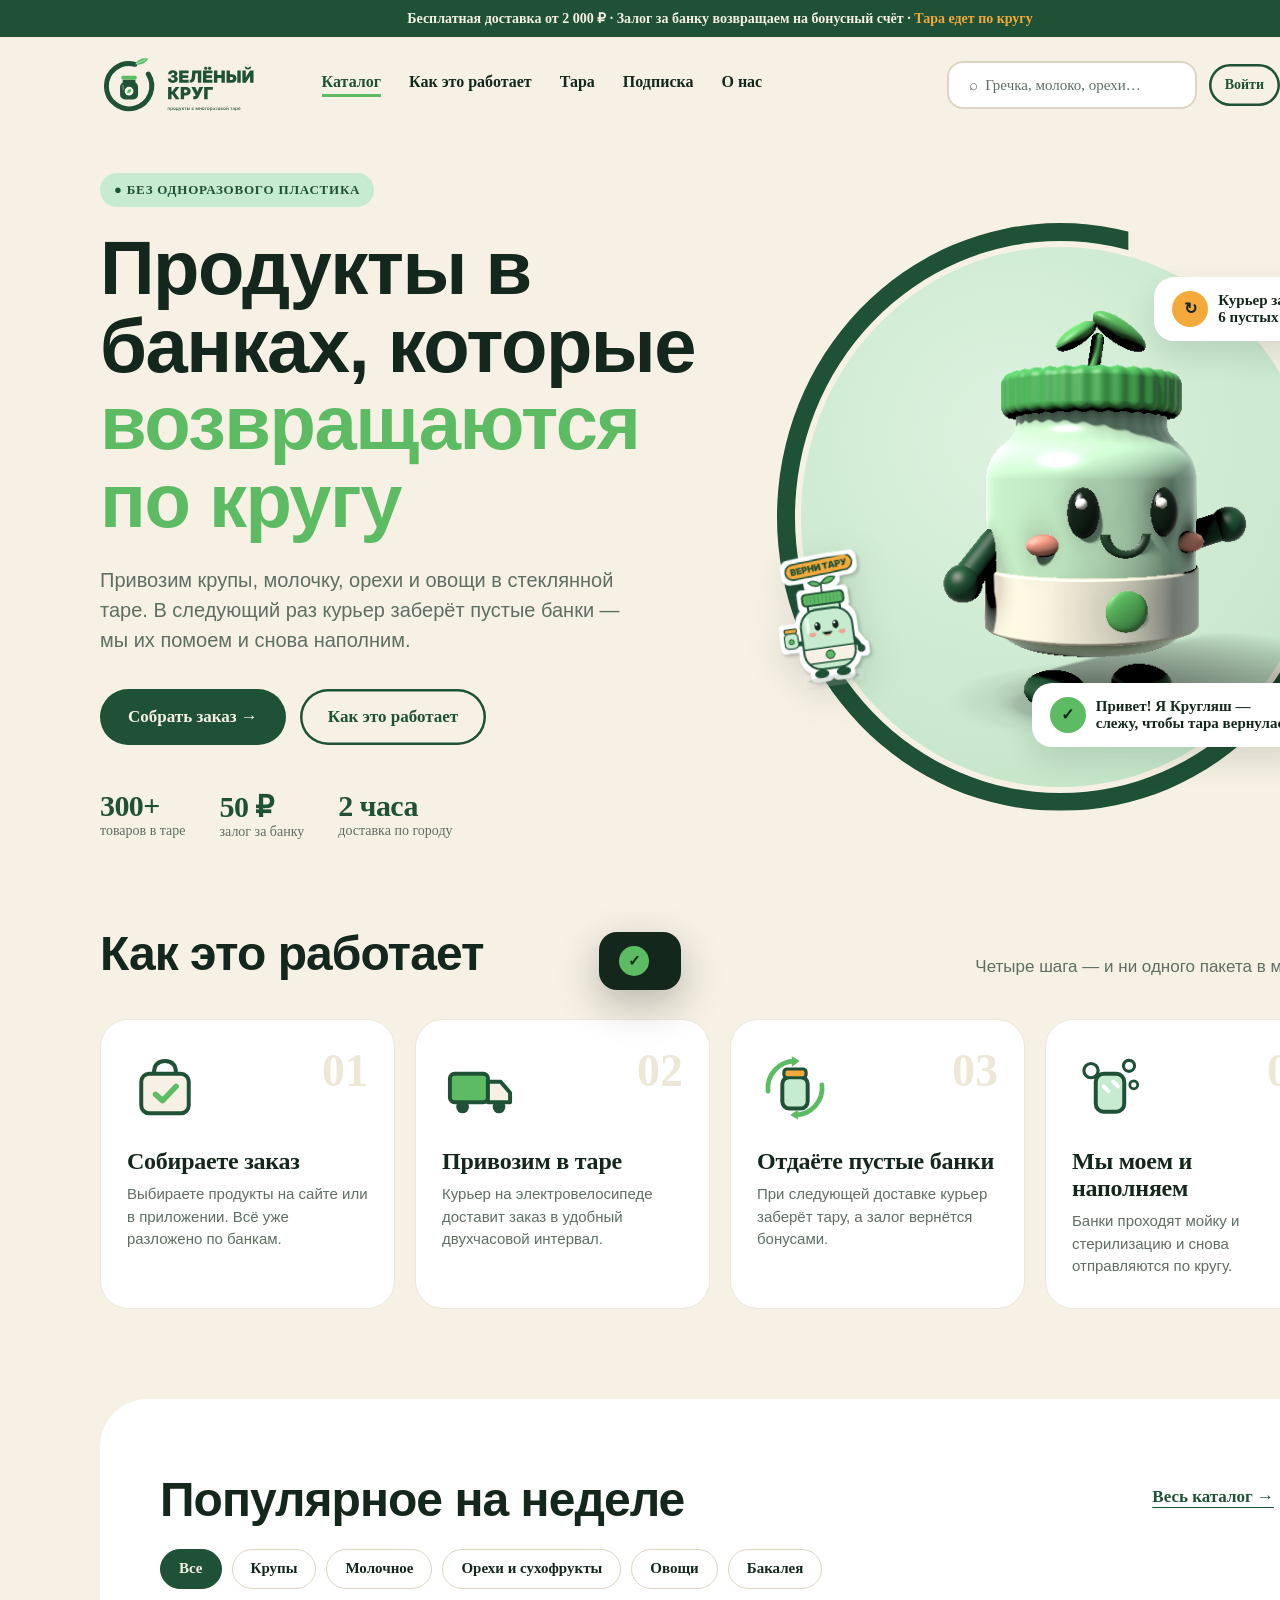
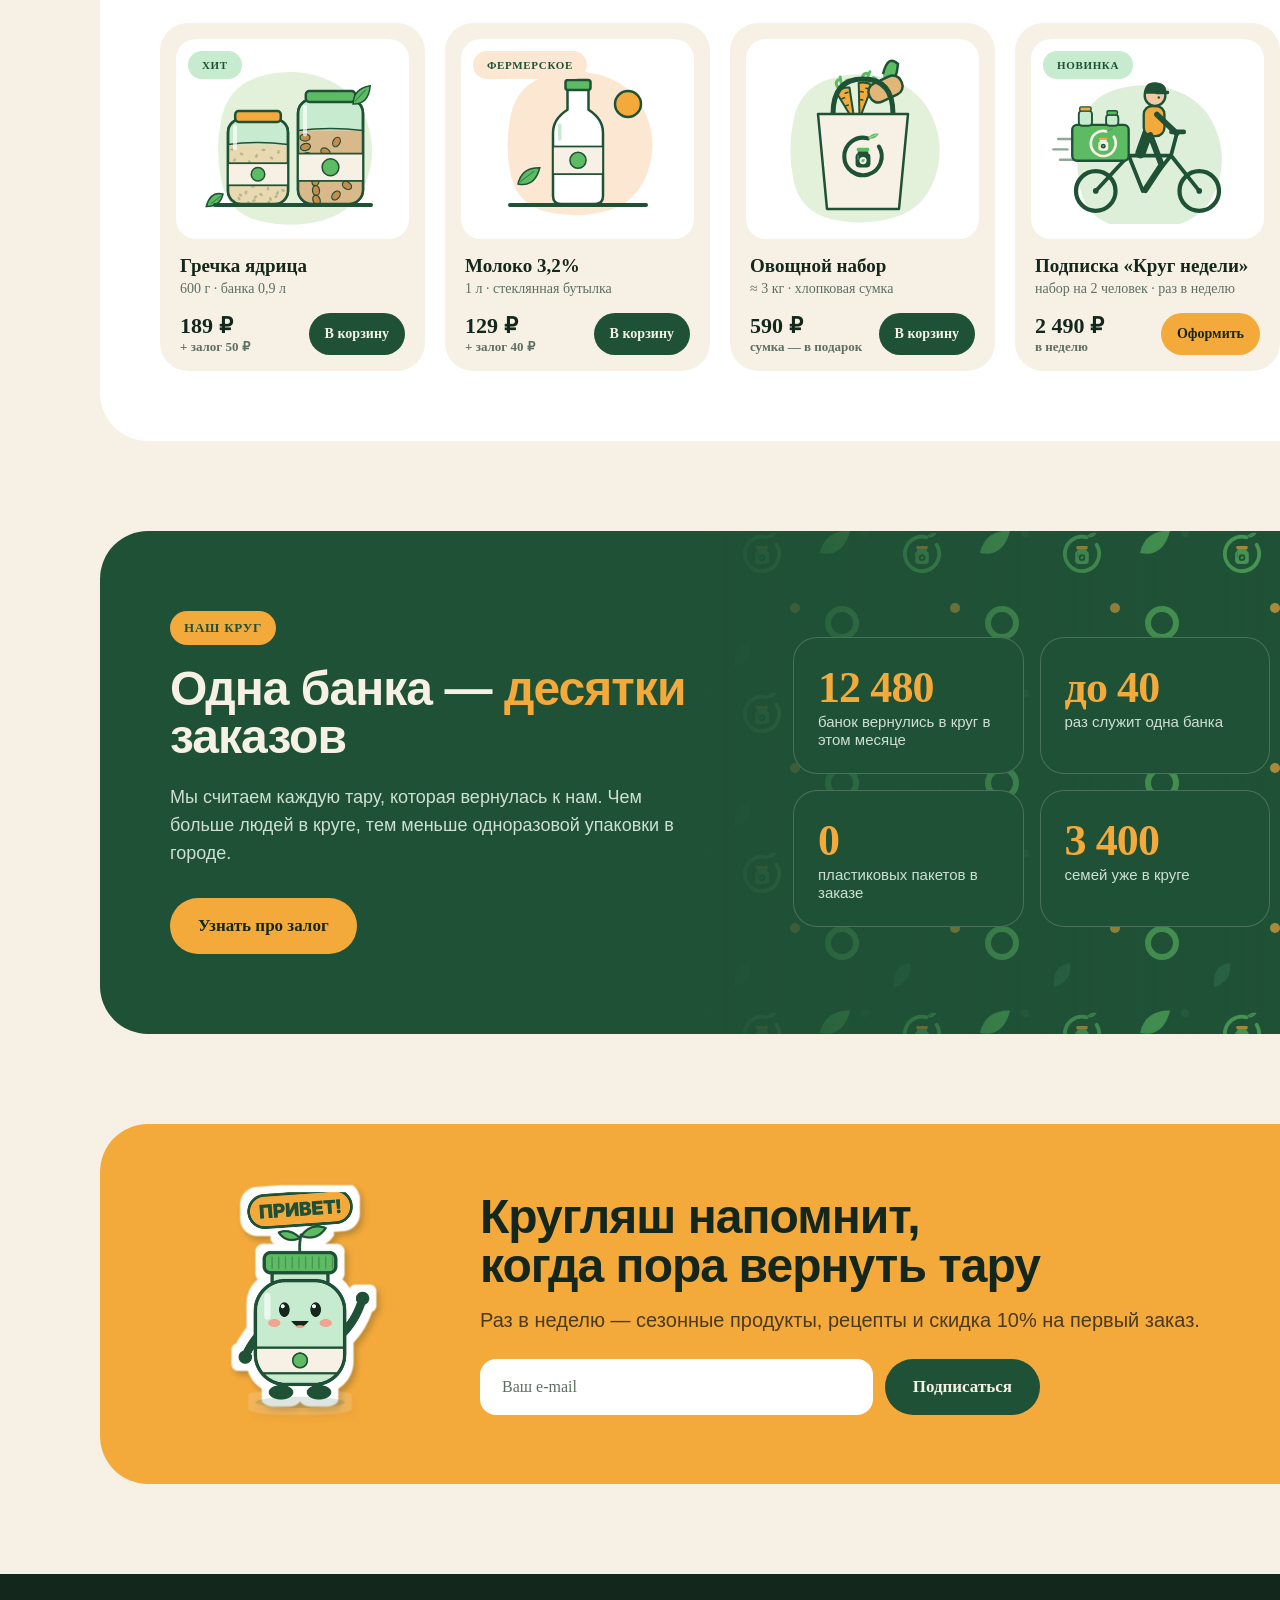
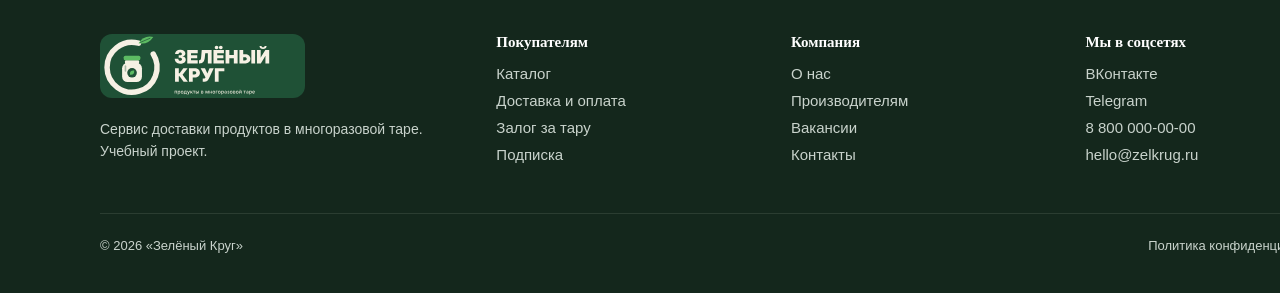
==== docs/index.html @ 4dc32d71 "Айдентика бренда «Зелёный Круг»: логотип, 3D-талисман, сайт, ролик, стикеры, мокапы, упаковка Co-Aut" ====
<!DOCTYPE html>
<html lang="ru"><head><meta charset="utf-8"><title>Зелёный Круг — продукты в многоразовой таре</title>
<link rel="icon" href="assets/favicon.svg"><link rel="stylesheet" href="style.css">
<style>
body{width:1440px}
.wrap{width:1240px;margin:0 auto}
.topbar{background:var(--dark);color:var(--cream);font:600 14px Inter;text-align:center;padding:10px 0}
.topbar b{color:var(--pumpkin)}
header{display:flex;align-items:center;gap:36px;height:96px}
header img{height:58px}
nav{display:flex;gap:28px;font:600 16px Inter}
nav a{color:var(--ink);text-decoration:none}
nav a.on{color:var(--dark);box-shadow:inset 0 -3px 0 var(--green);padding-bottom:6px}
.hdr-right{margin-left:auto;display:flex;gap:12px;align-items:center}
.search{width:250px;height:48px;font-size:15px}
.cart{position:relative;width:48px;height:48px;border-radius:50%;background:var(--dark);display:grid;place-items:center}
.cart i{position:absolute;top:-4px;right:-4px;background:var(--pumpkin);color:var(--ink);font:800 12px Inter;width:22px;height:22px;border-radius:50%;display:grid;place-items:center;font-style:normal}
.hero{display:grid;grid-template-columns:1.05fr .95fr;gap:20px;align-items:center;padding:40px 0 70px}
.hero h1 span{color:var(--green)}
.hero p.lead{margin:26px 0 34px;max-width:540px}
.hero .ctas{display:flex;gap:14px}
.facts{display:flex;gap:34px;margin-top:44px}
.facts div{font:500 14px Inter;color:var(--muted)}
.facts b{display:block;font:900 30px "Inter Display";color:var(--dark);letter-spacing:-.02em}
.stage{position:relative;height:580px}
.stage .disc{position:absolute;inset:30px 20px 10px 40px;border-radius:50%;background:radial-gradient(circle at 40% 35%,#DDF2DF,#BFE3C4)}
.stage .ring{position:absolute;inset:6px -4px -14px 16px;border-radius:50%;border:18px solid var(--dark);clip-path:polygon(0 0,62% 0,62% 30%,100% 30%,100% 100%,0 100%)}
.stage .m3d{position:absolute;left:70px;top:40px;width:520px}
.stage .st{position:absolute;width:150px;filter:drop-shadow(0 10px 18px rgba(0,0,0,.12))}
.bubble{position:absolute;background:#fff;border-radius:20px;padding:14px 18px;font:600 15px Inter;box-shadow:0 14px 30px rgba(20,39,28,.12);display:flex;gap:10px;align-items:center}
.bubble .dot{width:36px;height:36px;border-radius:50%;background:var(--pumpkin);display:grid;place-items:center;font:900 16px "Inter Display"}
section{padding:90px 0}
.sec-head{display:flex;justify-content:space-between;align-items:end;margin-bottom:40px}
.steps{display:grid;grid-template-columns:repeat(4,1fr);gap:20px}
.step{background:#fff;border-radius:var(--r-lg);padding:30px 26px;position:relative;border:1.5px solid #ECE6D6}
.step img{width:76px;height:76px}
.step .n{position:absolute;top:24px;right:26px;font:900 46px "Inter Display";color:#EDE7D7}
.step h3{margin:18px 0 8px}
.step p{color:var(--muted);line-height:1.5;font-size:15px}
.cat{background:#fff;border-radius:48px;padding:70px 60px}
.chips{display:flex;gap:10px;margin-bottom:34px}
.grid4{display:grid;grid-template-columns:repeat(4,1fr);gap:20px}
.prod{background:var(--cream);border-radius:var(--r-lg);padding:16px;border:0}
.prod .im{height:200px;border-radius:20px;background:#fff;display:grid;place-items:center;overflow:hidden;position:relative}
.prod .im img{height:190px}
.prod .im .tag{position:absolute;left:12px;top:12px;height:28px;font-size:11px}
.prod h4{font:800 19px "Inter Display";margin:16px 4px 4px}
.prod .meta{font:500 14px Inter;color:var(--muted);margin:0 4px 16px}
.prod .row{display:flex;align-items:center;justify-content:space-between;margin:0 4px}
.prod .price{font:900 22px "Inter Display"} .prod .price small{font:600 13px Inter;color:var(--muted);display:block}
.eco{background:linear-gradient(90deg,#1F5136 0,#1F5136 48%,rgba(31,81,54,.55) 75%,rgba(31,81,54,.3)),url(assets/pattern_dark_preview.svg) center/960px,#1F5136;border-radius:48px;color:var(--cream);padding:80px 70px;display:grid;grid-template-columns:1.1fr .9fr;gap:40px;align-items:center;position:relative;overflow:hidden}
.eco h2{color:var(--cream)} .eco h2 span{color:var(--pumpkin)}
.eco p{color:#CFE0D3;font-size:18px;line-height:1.55;margin:22px 0 30px;max-width:540px}
.eco .nums{display:grid;grid-template-columns:1fr 1fr;gap:16px}
.eco .num{background:rgba(246,241,228,.08);border:1.5px solid rgba(246,241,228,.2);border-radius:24px;padding:24px;backdrop-filter:blur(4px);background-color:#1F5136}
.eco .num b{font:900 44px "Inter Display";color:var(--pumpkin);display:block;letter-spacing:-.02em}
.eco .num span{font-size:15px;color:#CFE0D3}
.sub{display:grid;grid-template-columns:auto 1fr;gap:50px;align-items:center;background:var(--pumpkin);border-radius:48px;padding:50px 70px}
.sub img{width:260px}
.sub form{display:flex;gap:12px;margin-top:24px;max-width:560px}
.sub .input{border-color:transparent}
footer{background:var(--ink);color:#C9D3CC;padding:60px 0 40px;margin-top:90px}
footer .cols{display:grid;grid-template-columns:1.4fr 1fr 1fr 1fr;gap:40px}
footer h5{font:800 15px Inter;color:#fff;margin-bottom:14px}
footer li{list-style:none;font-size:15px;margin-bottom:10px}
footer .bot{border-top:1px solid #2B3D31;margin-top:40px;padding-top:24px;font-size:13px;display:flex;justify-content:space-between}
</style></head><body>
<div class="topbar">Бесплатная доставка от 2 000 ₽ · Залог за банку возвращаем на бонусный счёт · <b>Тара едет по кругу</b></div>
<div class="wrap">
<header>
  <img src="assets/logo_horizontal.svg" alt="Зелёный Круг">
  <nav><a class="on" data-go="catalog">Каталог</a><a data-go="how">Как это работает</a><a data-go="eco">Тара</a><a data-go="sub">Подписка</a><a data-go="footer">О нас</a></nav>
  <div class="hdr-right">
    <input id="search" class="input search" placeholder="⌕  Гречка, молоко, орехи…">
    <button class="btn btn-secondary btn-sm" data-toast="Личный кабинет появится в следующей версии">Войти</button>
    <div class="cart"><svg width="22" height="22" viewBox="0 0 24 24" fill="none" stroke="#F6F1E4" stroke-width="2.4" stroke-linecap="round"><path d="M5 8h14l-1.5 12h-11z"/><path d="M9 8a3 3 0 0 1 6 0"/></svg><i id="cartCount">3</i></div>
  </div>
</header>

<div class="hero">
  <div>
    <span class="tag">● без одноразового пластика</span>
    <h1 class="display" style="margin-top:22px">Продукты в банках, которые <span>возвращаются по&nbsp;кругу</span></h1>
    <p class="lead">Привозим крупы, молочку, орехи и овощи в стеклянной таре. В следующий раз курьер заберёт пустые банки — мы их помоем и снова наполним.</p>
    <div class="ctas"><button class="btn btn-primary" data-go="catalog">Собрать заказ →</button><button class="btn btn-secondary" data-go="how">Как это работает</button></div>
    <div class="facts"><div><b>300+</b>товаров в таре</div><div><b>50 ₽</b>залог за банку</div><div><b>2 часа</b>доставка по городу</div></div>
  </div>
  <div class="stage">
    <div class="disc"></div><div class="ring"></div>
    <img class="m3d" src="assets/mascot_wave.png">
    <img class="st" src="assets/sticker_vozvrat.png" style="left:-10px;top:330px;transform:rotate(-8deg)">
    <div class="bubble" style="right:0;top:60px"><div class="dot">↻</div><div>Курьер забрал<br><b>6 пустых банок</b></div></div>
    <div class="bubble" style="right:30px;bottom:50px"><div class="dot" style="background:var(--green)">✓</div><div>Привет! Я Кругляш —<br>слежу, чтобы тара вернулась</div></div>
  </div>
</div>
</div>

<section id="how" style="padding-top:20px"><div class="wrap">
  <div class="sec-head"><h2 class="display">Как это работает</h2><p class="lead" style="max-width:420px;font-size:17px">Четыре шага — и ни одного пакета в мусорке.</p></div>
  <div class="steps">
    <div class="step"><span class="n">01</span><img src="assets/icon_order.svg"><h3>Собираете заказ</h3><p>Выбираете продукты на сайте или в приложении. Всё уже разложено по банкам.</p></div>
    <div class="step"><span class="n">02</span><img src="assets/icon_deliver.svg"><h3>Привозим в таре</h3><p>Курьер на электровелосипеде доставит заказ в удобный двухчасовой интервал.</p></div>
    <div class="step"><span class="n">03</span><img src="assets/icon_return.svg"><h3>Отдаёте пустые банки</h3><p>При следующей доставке курьер заберёт тару, а залог вернётся бонусами.</p></div>
    <div class="step"><span class="n">04</span><img src="assets/icon_wash.svg"><h3>Мы моем и наполняем</h3><p>Банки проходят мойку и стерилизацию и снова отправляются по кругу.</p></div>
  </div>
</div></section>

<div class="wrap" id="catalog"><div class="cat">
  <div class="sec-head" style="margin-bottom:24px"><h2 class="display">Популярное на неделе</h2><button class="btn btn-ghost" data-toast="Полный каталог — 300+ товаров — в следующей версии">Весь каталог →</button></div>
  <div class="chips"><span class="chip active" data-f="all">Все</span><span class="chip" data-f="krupy">Крупы</span><span class="chip" data-f="moloko">Молочное</span><span class="chip" data-f="orehi">Орехи и сухофрукты</span><span class="chip" data-f="ovoshi">Овощи</span><span class="chip" data-f="bakaleya">Бакалея</span></div>
  <div class="grid4">
    <div class="prod" data-cat="krupy orehi bakaleya"><div class="im"><span class="tag">хит</span><img src="assets/ill_jars.svg"></div><h4>Гречка ядрица</h4><div class="meta">600 г · банка 0,9 л</div><div class="row"><div class="price">189 ₽<small>+ залог 50 ₽</small></div><button class="btn btn-primary btn-sm" data-add="Гречка ядрица">В корзину</button></div></div>
    <div class="prod" data-cat="moloko"><div class="im"><span class="tag" style="background:#FCE7D2">фермерское</span><img src="assets/ill_milk.svg"></div><h4>Молоко 3,2%</h4><div class="meta">1 л · стеклянная бутылка</div><div class="row"><div class="price">129 ₽<small>+ залог 40 ₽</small></div><button class="btn btn-primary btn-sm" data-add="Молоко 3,2%">В корзину</button></div></div>
    <div class="prod" data-cat="ovoshi"><div class="im"><img src="assets/ill_bag.svg"></div><h4>Овощной набор</h4><div class="meta">≈ 3 кг · хлопковая сумка</div><div class="row"><div class="price">590 ₽<small>сумка — в подарок</small></div><button class="btn btn-primary btn-sm" data-add="Овощной набор">В корзину</button></div></div>
    <div class="prod" data-cat="krupy moloko ovoshi"><div class="im"><span class="tag">новинка</span><img src="assets/ill_courier.svg" style="height:170px"></div><h4>Подписка «Круг недели»</h4><div class="meta">набор на 2 человек · раз в неделю</div><div class="row"><div class="price">2 490 ₽<small>в неделю</small></div><button class="btn btn-accent btn-sm" data-add="Подписка «Круг недели»">Оформить</button></div></div>
  </div>
  <p id="empty" style="display:none;padding:40px 0;text-align:center;color:var(--muted);font-size:18px">Скоро здесь появятся товары — Кругляш уже моет банки</p>
</div></div>

<section id="eco"><div class="wrap"><div class="eco">
  <div><span class="tag" style="background:var(--pumpkin)">наш круг</span>
    <h2 class="display" style="margin-top:20px">Одна банка — <span>десятки</span> заказов</h2>
    <p>Мы считаем каждую тару, которая вернулась к нам. Чем больше людей в круге, тем меньше одноразовой упаковки в городе.</p>
    <button class="btn btn-accent" data-toast="Залог 50 ₽ за банку возвращается бонусами, когда курьер забирает тару">Узнать про залог</button></div>
  <div class="nums">
    <div class="num"><b>12 480</b><span>банок вернулись в круг в этом месяце</span></div>
    <div class="num"><b>до 40</b><span>раз служит одна банка</span></div>
    <div class="num"><b>0</b><span>пластиковых пакетов в заказе</span></div>
    <div class="num"><b>3 400</b><span>семей уже в круге</span></div>
  </div>
</div></div></section>

<div class="wrap" id="sub"><div class="sub">
  <img src="assets/sticker_privet.png">
  <div><h2 class="display">Кругляш напомнит,<br>когда пора вернуть тару</h2>
    <p class="lead" style="color:#4A3A1E;margin-top:14px">Раз в неделю — сезонные продукты, рецепты и скидка 10% на первый заказ.</p>
    <form id="subForm" novalidate><input class="input" type="email" placeholder="Ваш e-mail"><button class="btn btn-primary" type="submit">Подписаться</button></form></div>
</div></div>

<footer id="footer"><div class="wrap">
  <div class="cols">
    <div><img src="assets/logo_horizontal_dark.svg" style="height:64px;border-radius:12px"><p style="margin-top:16px;line-height:1.6;font-size:14px">Сервис доставки продуктов в многоразовой таре. Учебный проект.</p></div>
    <div><h5>Покупателям</h5><ul><li>Каталог</li><li>Доставка и оплата</li><li>Залог за тару</li><li>Подписка</li></ul></div>
    <div><h5>Компания</h5><ul><li>О нас</li><li>Производителям</li><li>Вакансии</li><li>Контакты</li></ul></div>
    <div><h5>Мы в соцсетях</h5><ul><li>ВКонтакте</li><li>Telegram</li><li>8 800 000-00-00</li><li>hello@zelkrug.ru</li></ul></div>
  </div>
  <div class="bot"><span>© 2026 «Зелёный Круг»</span><span>Политика конфиденциальности</span></div>
</div></footer>

<div class="toast-box" id="toast"><div class="d">✓</div><span id="toastText"></span></div>
<script>
const toast=(t)=>{const b=document.getElementById('toast');document.getElementById('toastText').textContent=t;b.classList.add('show');clearTimeout(window._tt);window._tt=setTimeout(()=>b.classList.remove('show'),2600)};
const go=(id)=>document.getElementById(id)?.scrollIntoView({behavior:'smooth',block:'start'});
document.querySelectorAll('[data-go]').forEach(el=>el.addEventListener('click',e=>{e.preventDefault();go(el.dataset.go)}));
let cart=Number(document.getElementById('cartCount')?.textContent||0);
document.querySelectorAll('[data-add]').forEach(b=>b.addEventListener('click',()=>{
  cart++;const c=document.getElementById('cartCount');if(c){c.textContent=cart;c.parentElement.classList.remove('bump');void c.offsetWidth;c.parentElement.classList.add('bump')}
  const old=b.textContent;b.textContent='✓ Добавлено';b.classList.add('done');setTimeout(()=>{b.textContent=old;b.classList.remove('done')},1400);
  toast(b.dataset.add+' — в корзине. Тара поедет по кругу!')}));
document.querySelectorAll('.chips .chip').forEach(ch=>ch.addEventListener('click',()=>{
  document.querySelectorAll('.chips .chip').forEach(c=>c.classList.remove('active'));ch.classList.add('active');
  const f=ch.dataset.f;let n=0;
  document.querySelectorAll('.prod').forEach(p=>{const ok=f==='all'||p.dataset.cat.split(' ').includes(f);p.style.display=ok?'':'none';if(ok)n++});
  const e=document.getElementById('empty');if(e)e.style.display=n?'none':'block'}));
document.querySelectorAll('[data-toast]').forEach(b=>b.addEventListener('click',()=>toast(b.dataset.toast)));
const cartBtn=document.querySelector('.cart');if(cartBtn)cartBtn.addEventListener('click',()=>toast('В корзине товаров: '+cart));
const f=document.getElementById('subForm');if(f)f.addEventListener('submit',e=>{e.preventDefault();const i=f.querySelector('input');
  if(/^[^@\s]+@[^@\s]+\.[^@\s]+$/.test(i.value)){i.classList.remove('error');toast('Готово! Кругляш напишет на '+i.value);i.value=''}
  else{i.classList.add('error');toast('Проверь адрес почты — похоже, в нём ошибка')}});
const sr=document.getElementById('search');if(sr)sr.addEventListener('keydown',e=>{if(e.key==='Enter'){toast('Ищем «'+sr.value+'»… Поиск появится в следующей версии');}});
</script>
</body></html>
---- docs/style.css ----
:root{
  --dark:#1F5136; --green:#5DBB63; --cream:#F6F1E4; --pumpkin:#F4A93B; --ink:#14271C;
  --mint:#C6EBCF; --line:#DCD5C2; --muted:#5E6E63; --white:#fff;
  --r-sm:10px; --r-md:16px; --r-lg:28px; --r-pill:999px;
}
*{box-sizing:border-box;margin:0;padding:0}
body{font-family:"Inter",sans-serif;color:var(--ink);background:var(--cream);-webkit-font-smoothing:antialiased}
.display{font-family:"Inter Display","Inter",sans-serif;font-weight:900;letter-spacing:-0.02em;line-height:1.02}
h1.display{font-size:76px}
h2.display{font-size:48px}
h3{font-family:"Inter Display";font-weight:800;font-size:24px;letter-spacing:-0.01em}
p.lead{font-size:20px;line-height:1.5;color:var(--muted)}
.btn{display:inline-flex;align-items:center;gap:10px;height:56px;padding:0 28px;border-radius:var(--r-pill);font:700 17px "Inter";border:0;cursor:pointer;white-space:nowrap}
.btn-primary{background:var(--dark);color:var(--cream)}
.btn-primary.hover{background:#163D28;box-shadow:0 8px 20px rgba(31,81,54,.35)}
.btn-accent{background:var(--pumpkin);color:var(--ink)}
.btn-secondary{background:transparent;color:var(--dark);box-shadow:inset 0 0 0 2.5px var(--dark)}
.btn-ghost{background:transparent;color:var(--dark);text-decoration:underline;text-underline-offset:5px;padding:0 6px}
.btn-disabled{background:#E3DED0;color:#A49F90}
.btn-sm{height:42px;padding:0 16px;font-size:14px}
.btn-icon{width:56px;padding:0;justify-content:center}
.chip{display:inline-flex;align-items:center;height:40px;padding:0 18px;border-radius:var(--r-pill);background:#fff;border:1.5px solid var(--line);font:600 15px Inter;color:var(--ink)}
.chip.active{background:var(--dark);color:var(--cream);border-color:var(--dark)}
.tag{display:inline-flex;align-items:center;gap:8px;height:34px;padding:0 14px;border-radius:var(--r-pill);background:var(--mint);font:700 13px Inter;color:var(--dark);text-transform:uppercase;letter-spacing:.06em}
.input{display:flex;align-items:center;gap:10px;height:56px;padding:0 20px;border-radius:var(--r-md);background:#fff;border:2px solid var(--line);font:500 16px Inter;color:var(--muted);width:100%}
.input.focus{border-color:var(--green);box-shadow:0 0 0 4px rgba(93,187,99,.22);color:var(--ink)}
.input.error{border-color:#D9534F;color:var(--ink)}
.field-label{font:600 14px Inter;margin-bottom:8px;display:block}
.hint{font:500 13px Inter;color:var(--muted);margin-top:6px}
.hint.err{color:#D9534F}
.card{background:#fff;border-radius:var(--r-lg);padding:18px;border:1.5px solid #ECE6D6}

/* интерактив */
html{scroll-behavior:smooth}
a{cursor:pointer}
.btn{transition:transform .15s,box-shadow .2s,background .2s}
.btn:hover{transform:translateY(-2px)}
.btn:active{transform:translateY(0) scale(.97)}
.btn-primary:hover{background:#163D28;box-shadow:0 8px 20px rgba(31,81,54,.35)}
.btn-accent:hover{background:#F7B655;box-shadow:0 8px 20px rgba(244,169,59,.4)}
.btn-secondary:hover{background:var(--dark);color:var(--cream)}
.btn.done{background:var(--green);color:var(--ink)}
.chip{cursor:pointer;transition:all .15s}
.chip:hover{border-color:var(--dark)}
input.input{outline:none;color:var(--ink)}
input.input::placeholder{color:var(--muted)}
input.input:focus{border-color:var(--green);box-shadow:0 0 0 4px rgba(93,187,99,.22)}
input.input.error{border-color:#D9534F;box-shadow:0 0 0 4px rgba(217,83,79,.15)}
.toast-box{position:fixed;left:50%;bottom:30px;transform:translate(-50%,120px);background:var(--ink);color:#fff;border-radius:18px;padding:14px 20px;font:600 15px Inter;display:flex;gap:12px;align-items:center;box-shadow:0 14px 40px rgba(0,0,0,.25);transition:transform .35s cubic-bezier(.2,1.4,.4,1);z-index:100;max-width:90vw}
.toast-box.show{transform:translate(-50%,0)}
.toast-box .d{width:30px;height:30px;border-radius:50%;background:var(--green);display:grid;place-items:center;color:var(--ink);font-weight:900;flex:none}
.cart.bump{animation:bump .4s}
@keyframes bump{40%{transform:scale(1.25)}}
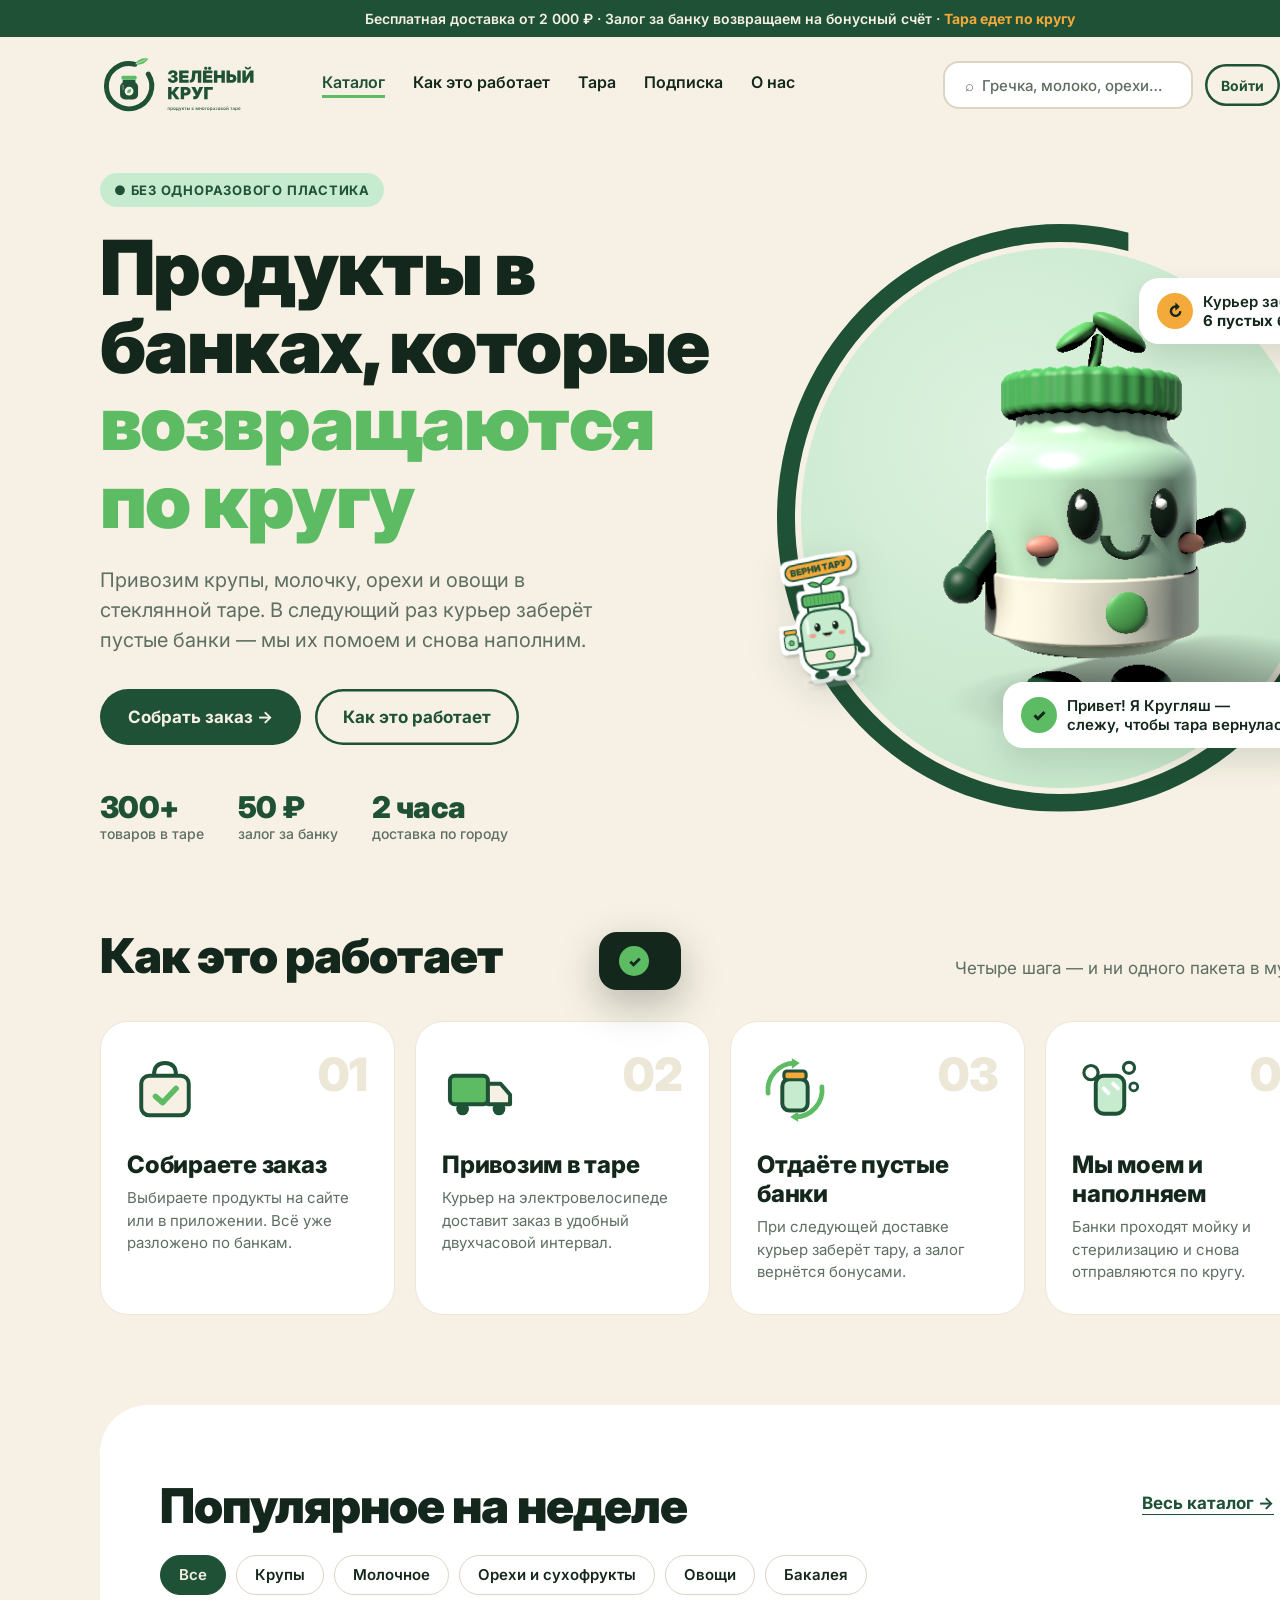
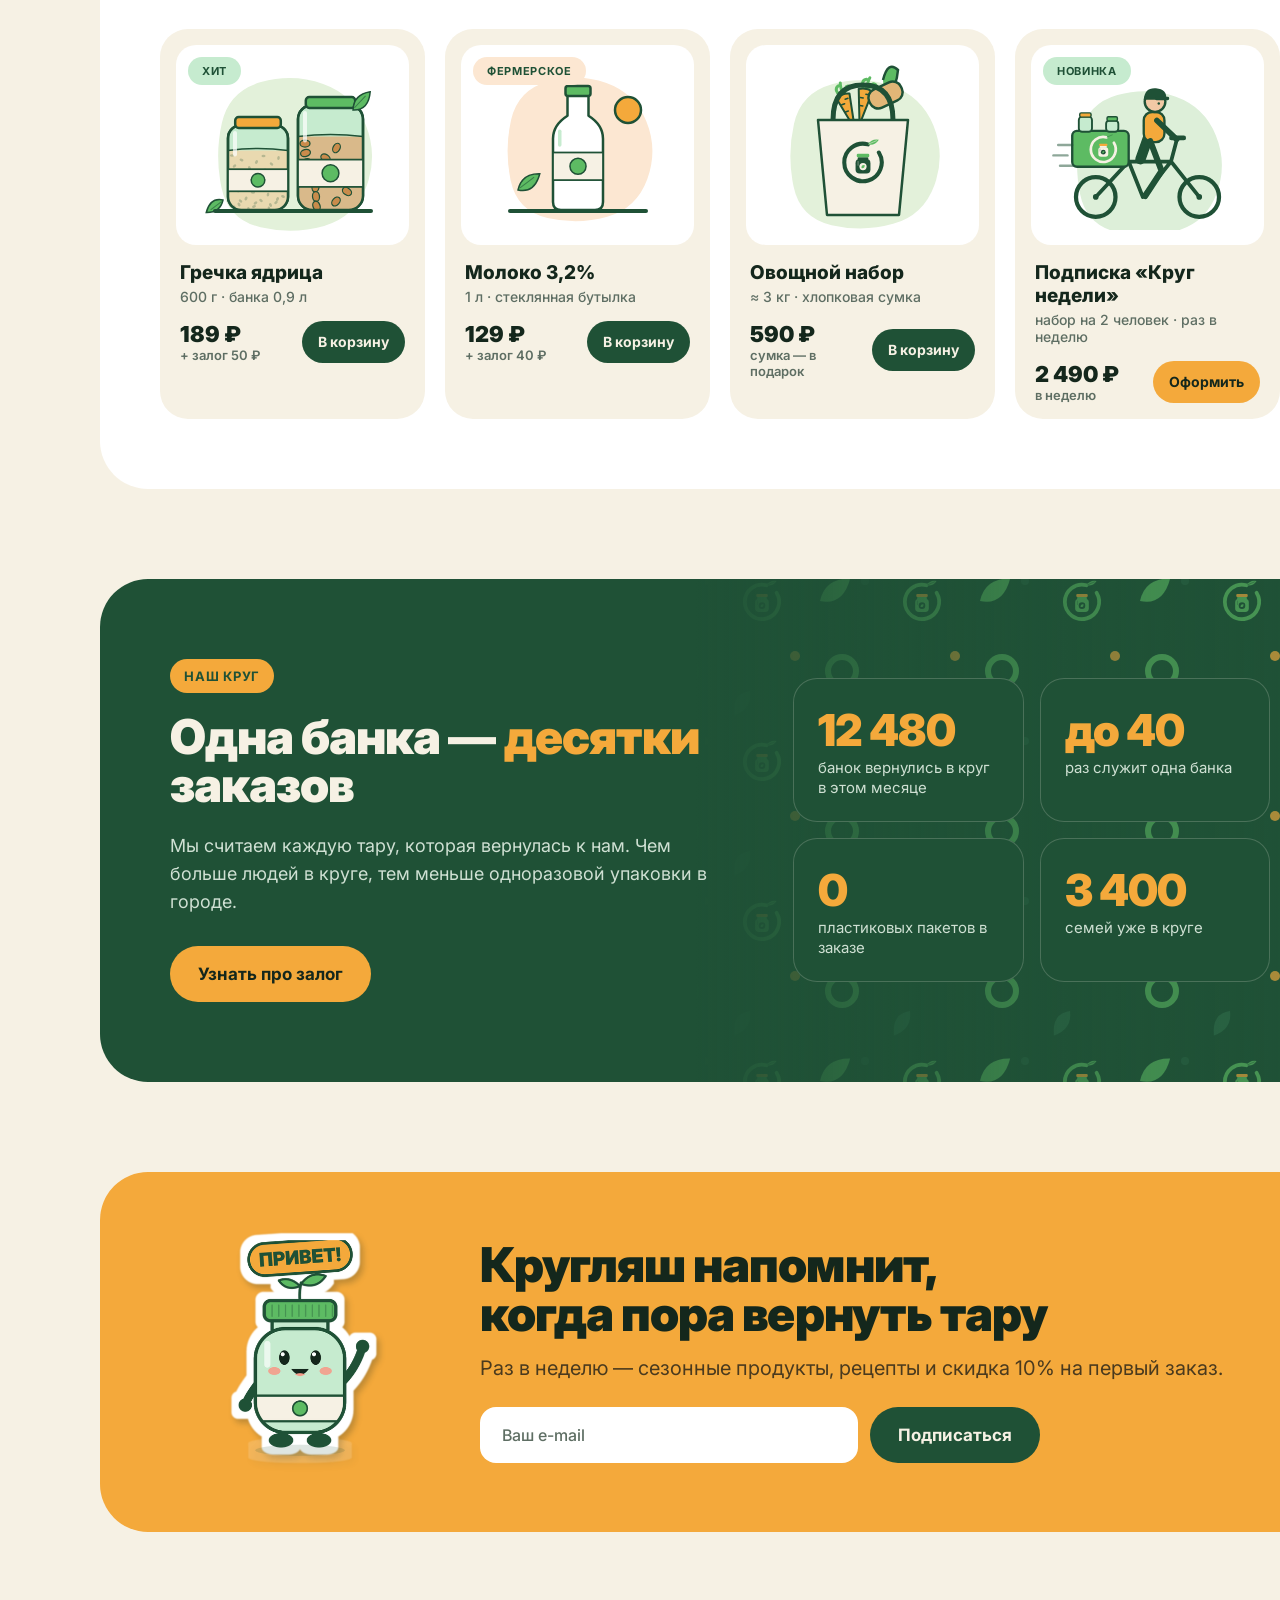
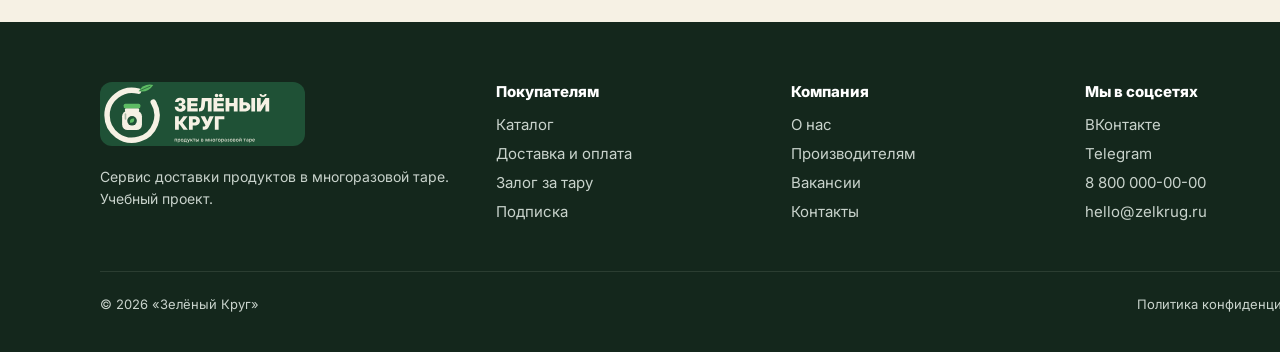
==== commit cd4ab8a3: "Сайт: шрифт Inter из Google Fonts с запасными, запрет перекраски тёмной темой браузера Co-Authored-B" ====
--- a/docs/index.html
+++ b/docs/index.html
@@ -1,40 +1,44 @@
 <!DOCTYPE html>
-<html lang="ru"><head><meta charset="utf-8"><title>Зелёный Круг — продукты в многоразовой таре</title>
+<html lang="ru"><head><meta charset="utf-8">
+<meta name="color-scheme" content="only light"><meta name="darkreader-lock">
+<link rel="preconnect" href="https://fonts.googleapis.com"><link rel="preconnect" href="https://fonts.gstatic.com" crossorigin>
+<link href="https://fonts.googleapis.com/css2?family=Inter:wght@400;500;600;700;800;900&display=swap" rel="stylesheet">
+<title>Зелёный Круг — продукты в многоразовой таре</title>
 <link rel="icon" href="assets/favicon.svg"><link rel="stylesheet" href="style.css">
 <style>
 body{width:1440px}
 .wrap{width:1240px;margin:0 auto}
-.topbar{background:var(--dark);color:var(--cream);font:600 14px Inter;text-align:center;padding:10px 0}
+.topbar{background:var(--dark);color:var(--cream);font:600 14px Inter,system-ui,-apple-system,"Segoe UI",Roboto,Arial,sans-serif;text-align:center;padding:10px 0}
 .topbar b{color:var(--pumpkin)}
 header{display:flex;align-items:center;gap:36px;height:96px}
 header img{height:58px}
-nav{display:flex;gap:28px;font:600 16px Inter}
+nav{display:flex;gap:28px;font:600 16px Inter,system-ui,-apple-system,"Segoe UI",Roboto,Arial,sans-serif}
 nav a{color:var(--ink);text-decoration:none}
 nav a.on{color:var(--dark);box-shadow:inset 0 -3px 0 var(--green);padding-bottom:6px}
 .hdr-right{margin-left:auto;display:flex;gap:12px;align-items:center}
 .search{width:250px;height:48px;font-size:15px}
 .cart{position:relative;width:48px;height:48px;border-radius:50%;background:var(--dark);display:grid;place-items:center}
-.cart i{position:absolute;top:-4px;right:-4px;background:var(--pumpkin);color:var(--ink);font:800 12px Inter;width:22px;height:22px;border-radius:50%;display:grid;place-items:center;font-style:normal}
+.cart i{position:absolute;top:-4px;right:-4px;background:var(--pumpkin);color:var(--ink);font:800 12px Inter,system-ui,-apple-system,"Segoe UI",Roboto,Arial,sans-serif;width:22px;height:22px;border-radius:50%;display:grid;place-items:center;font-style:normal}
 .hero{display:grid;grid-template-columns:1.05fr .95fr;gap:20px;align-items:center;padding:40px 0 70px}
 .hero h1 span{color:var(--green)}
 .hero p.lead{margin:26px 0 34px;max-width:540px}
 .hero .ctas{display:flex;gap:14px}
 .facts{display:flex;gap:34px;margin-top:44px}
-.facts div{font:500 14px Inter;color:var(--muted)}
-.facts b{display:block;font:900 30px "Inter Display";color:var(--dark);letter-spacing:-.02em}
+.facts div{font:500 14px Inter,system-ui,-apple-system,"Segoe UI",Roboto,Arial,sans-serif;color:var(--muted)}
+.facts b{display:block;font:900 30px "Inter Display",Inter,system-ui,-apple-system,"Segoe UI",Roboto,Arial,sans-serif;color:var(--dark);letter-spacing:-.02em}
 .stage{position:relative;height:580px}
 .stage .disc{position:absolute;inset:30px 20px 10px 40px;border-radius:50%;background:radial-gradient(circle at 40% 35%,#DDF2DF,#BFE3C4)}
 .stage .ring{position:absolute;inset:6px -4px -14px 16px;border-radius:50%;border:18px solid var(--dark);clip-path:polygon(0 0,62% 0,62% 30%,100% 30%,100% 100%,0 100%)}
 .stage .m3d{position:absolute;left:70px;top:40px;width:520px}
 .stage .st{position:absolute;width:150px;filter:drop-shadow(0 10px 18px rgba(0,0,0,.12))}
-.bubble{position:absolute;background:#fff;border-radius:20px;padding:14px 18px;font:600 15px Inter;box-shadow:0 14px 30px rgba(20,39,28,.12);display:flex;gap:10px;align-items:center}
-.bubble .dot{width:36px;height:36px;border-radius:50%;background:var(--pumpkin);display:grid;place-items:center;font:900 16px "Inter Display"}
+.bubble{position:absolute;background:#fff;border-radius:20px;padding:14px 18px;font:600 15px Inter,system-ui,-apple-system,"Segoe UI",Roboto,Arial,sans-serif;box-shadow:0 14px 30px rgba(20,39,28,.12);display:flex;gap:10px;align-items:center}
+.bubble .dot{width:36px;height:36px;border-radius:50%;background:var(--pumpkin);display:grid;place-items:center;font:900 16px "Inter Display",Inter,system-ui,-apple-system,"Segoe UI",Roboto,Arial,sans-serif}
 section{padding:90px 0}
 .sec-head{display:flex;justify-content:space-between;align-items:end;margin-bottom:40px}
 .steps{display:grid;grid-template-columns:repeat(4,1fr);gap:20px}
 .step{background:#fff;border-radius:var(--r-lg);padding:30px 26px;position:relative;border:1.5px solid #ECE6D6}
 .step img{width:76px;height:76px}
-.step .n{position:absolute;top:24px;right:26px;font:900 46px "Inter Display";color:#EDE7D7}
+.step .n{position:absolute;top:24px;right:26px;font:900 46px "Inter Display",Inter,system-ui,-apple-system,"Segoe UI",Roboto,Arial,sans-serif;color:#EDE7D7}
 .step h3{margin:18px 0 8px}
 .step p{color:var(--muted);line-height:1.5;font-size:15px}
 .cat{background:#fff;border-radius:48px;padding:70px 60px}
@@ -44,16 +48,16 @@
 .prod .im{height:200px;border-radius:20px;background:#fff;display:grid;place-items:center;overflow:hidden;position:relative}
 .prod .im img{height:190px}
 .prod .im .tag{position:absolute;left:12px;top:12px;height:28px;font-size:11px}
-.prod h4{font:800 19px "Inter Display";margin:16px 4px 4px}
-.prod .meta{font:500 14px Inter;color:var(--muted);margin:0 4px 16px}
+.prod h4{font:800 19px "Inter Display",Inter,system-ui,-apple-system,"Segoe UI",Roboto,Arial,sans-serif;margin:16px 4px 4px}
+.prod .meta{font:500 14px Inter,system-ui,-apple-system,"Segoe UI",Roboto,Arial,sans-serif;color:var(--muted);margin:0 4px 16px}
 .prod .row{display:flex;align-items:center;justify-content:space-between;margin:0 4px}
-.prod .price{font:900 22px "Inter Display"} .prod .price small{font:600 13px Inter;color:var(--muted);display:block}
+.prod .price{font:900 22px "Inter Display",Inter,system-ui,-apple-system,"Segoe UI",Roboto,Arial,sans-serif} .prod .price small{font:600 13px Inter,system-ui,-apple-system,"Segoe UI",Roboto,Arial,sans-serif;color:var(--muted);display:block}
 .eco{background:linear-gradient(90deg,#1F5136 0,#1F5136 48%,rgba(31,81,54,.55) 75%,rgba(31,81,54,.3)),url(assets/pattern_dark_preview.svg) center/960px,#1F5136;border-radius:48px;color:var(--cream);padding:80px 70px;display:grid;grid-template-columns:1.1fr .9fr;gap:40px;align-items:center;position:relative;overflow:hidden}
 .eco h2{color:var(--cream)} .eco h2 span{color:var(--pumpkin)}
 .eco p{color:#CFE0D3;font-size:18px;line-height:1.55;margin:22px 0 30px;max-width:540px}
 .eco .nums{display:grid;grid-template-columns:1fr 1fr;gap:16px}
 .eco .num{background:rgba(246,241,228,.08);border:1.5px solid rgba(246,241,228,.2);border-radius:24px;padding:24px;backdrop-filter:blur(4px);background-color:#1F5136}
-.eco .num b{font:900 44px "Inter Display";color:var(--pumpkin);display:block;letter-spacing:-.02em}
+.eco .num b{font:900 44px "Inter Display",Inter,system-ui,-apple-system,"Segoe UI",Roboto,Arial,sans-serif;color:var(--pumpkin);display:block;letter-spacing:-.02em}
 .eco .num span{font-size:15px;color:#CFE0D3}
 .sub{display:grid;grid-template-columns:auto 1fr;gap:50px;align-items:center;background:var(--pumpkin);border-radius:48px;padding:50px 70px}
 .sub img{width:260px}
@@ -61,7 +65,7 @@
 .sub .input{border-color:transparent}
 footer{background:var(--ink);color:#C9D3CC;padding:60px 0 40px;margin-top:90px}
 footer .cols{display:grid;grid-template-columns:1.4fr 1fr 1fr 1fr;gap:40px}
-footer h5{font:800 15px Inter;color:#fff;margin-bottom:14px}
+footer h5{font:800 15px Inter,system-ui,-apple-system,"Segoe UI",Roboto,Arial,sans-serif;color:#fff;margin-bottom:14px}
 footer li{list-style:none;font-size:15px;margin-bottom:10px}
 footer .bot{border-top:1px solid #2B3D31;margin-top:40px;padding-top:24px;font-size:13px;display:flex;justify-content:space-between}
 </style></head><body>
--- a/docs/style.css
+++ b/docs/style.css
@@ -1,16 +1,18 @@
+:root{color-scheme:only light}
+html{background:#F6F1E4}
 :root{
   --dark:#1F5136; --green:#5DBB63; --cream:#F6F1E4; --pumpkin:#F4A93B; --ink:#14271C;
   --mint:#C6EBCF; --line:#DCD5C2; --muted:#5E6E63; --white:#fff;
   --r-sm:10px; --r-md:16px; --r-lg:28px; --r-pill:999px;
 }
 *{box-sizing:border-box;margin:0;padding:0}
-body{font-family:"Inter",sans-serif;color:var(--ink);background:var(--cream);-webkit-font-smoothing:antialiased}
-.display{font-family:"Inter Display","Inter",sans-serif;font-weight:900;letter-spacing:-0.02em;line-height:1.02}
+body{font-family:Inter,system-ui,-apple-system,"Segoe UI",Roboto,Arial,sans-serif;color:var(--ink);background:var(--cream);-webkit-font-smoothing:antialiased}
+.display{font-family:"Inter Display",Inter,system-ui,-apple-system,"Segoe UI",Roboto,Arial,sans-serif;font-weight:900;letter-spacing:-0.02em;line-height:1.02}
 h1.display{font-size:76px}
 h2.display{font-size:48px}
-h3{font-family:"Inter Display";font-weight:800;font-size:24px;letter-spacing:-0.01em}
+h3{font-family:"Inter Display",Inter,system-ui,-apple-system,"Segoe UI",Roboto,Arial,sans-serif;font-weight:800;font-size:24px;letter-spacing:-0.01em}
 p.lead{font-size:20px;line-height:1.5;color:var(--muted)}
-.btn{display:inline-flex;align-items:center;gap:10px;height:56px;padding:0 28px;border-radius:var(--r-pill);font:700 17px "Inter";border:0;cursor:pointer;white-space:nowrap}
+.btn{display:inline-flex;align-items:center;gap:10px;height:56px;padding:0 28px;border-radius:var(--r-pill);font:700 17px Inter,system-ui,-apple-system,"Segoe UI",Roboto,Arial,sans-serif;border:0;cursor:pointer;white-space:nowrap}
 .btn-primary{background:var(--dark);color:var(--cream)}
 .btn-primary.hover{background:#163D28;box-shadow:0 8px 20px rgba(31,81,54,.35)}
 .btn-accent{background:var(--pumpkin);color:var(--ink)}
@@ -19,14 +21,14 @@
 .btn-disabled{background:#E3DED0;color:#A49F90}
 .btn-sm{height:42px;padding:0 16px;font-size:14px}
 .btn-icon{width:56px;padding:0;justify-content:center}
-.chip{display:inline-flex;align-items:center;height:40px;padding:0 18px;border-radius:var(--r-pill);background:#fff;border:1.5px solid var(--line);font:600 15px Inter;color:var(--ink)}
+.chip{display:inline-flex;align-items:center;height:40px;padding:0 18px;border-radius:var(--r-pill);background:#fff;border:1.5px solid var(--line);font:600 15px Inter,system-ui,-apple-system,"Segoe UI",Roboto,Arial,sans-serif;color:var(--ink)}
 .chip.active{background:var(--dark);color:var(--cream);border-color:var(--dark)}
-.tag{display:inline-flex;align-items:center;gap:8px;height:34px;padding:0 14px;border-radius:var(--r-pill);background:var(--mint);font:700 13px Inter;color:var(--dark);text-transform:uppercase;letter-spacing:.06em}
-.input{display:flex;align-items:center;gap:10px;height:56px;padding:0 20px;border-radius:var(--r-md);background:#fff;border:2px solid var(--line);font:500 16px Inter;color:var(--muted);width:100%}
+.tag{display:inline-flex;align-items:center;gap:8px;height:34px;padding:0 14px;border-radius:var(--r-pill);background:var(--mint);font:700 13px Inter,system-ui,-apple-system,"Segoe UI",Roboto,Arial,sans-serif;color:var(--dark);text-transform:uppercase;letter-spacing:.06em}
+.input{display:flex;align-items:center;gap:10px;height:56px;padding:0 20px;border-radius:var(--r-md);background:#fff;border:2px solid var(--line);font:500 16px Inter,system-ui,-apple-system,"Segoe UI",Roboto,Arial,sans-serif;color:var(--muted);width:100%}
 .input.focus{border-color:var(--green);box-shadow:0 0 0 4px rgba(93,187,99,.22);color:var(--ink)}
 .input.error{border-color:#D9534F;color:var(--ink)}
-.field-label{font:600 14px Inter;margin-bottom:8px;display:block}
-.hint{font:500 13px Inter;color:var(--muted);margin-top:6px}
+.field-label{font:600 14px Inter,system-ui,-apple-system,"Segoe UI",Roboto,Arial,sans-serif;margin-bottom:8px;display:block}
+.hint{font:500 13px Inter,system-ui,-apple-system,"Segoe UI",Roboto,Arial,sans-serif;color:var(--muted);margin-top:6px}
 .hint.err{color:#D9534F}
 .card{background:#fff;border-radius:var(--r-lg);padding:18px;border:1.5px solid #ECE6D6}
 
@@ -46,7 +48,7 @@
 input.input::placeholder{color:var(--muted)}
 input.input:focus{border-color:var(--green);box-shadow:0 0 0 4px rgba(93,187,99,.22)}
 input.input.error{border-color:#D9534F;box-shadow:0 0 0 4px rgba(217,83,79,.15)}
-.toast-box{position:fixed;left:50%;bottom:30px;transform:translate(-50%,120px);background:var(--ink);color:#fff;border-radius:18px;padding:14px 20px;font:600 15px Inter;display:flex;gap:12px;align-items:center;box-shadow:0 14px 40px rgba(0,0,0,.25);transition:transform .35s cubic-bezier(.2,1.4,.4,1);z-index:100;max-width:90vw}
+.toast-box{position:fixed;left:50%;bottom:30px;transform:translate(-50%,120px);background:var(--ink);color:#fff;border-radius:18px;padding:14px 20px;font:600 15px Inter,system-ui,-apple-system,"Segoe UI",Roboto,Arial,sans-serif;display:flex;gap:12px;align-items:center;box-shadow:0 14px 40px rgba(0,0,0,.25);transition:transform .35s cubic-bezier(.2,1.4,.4,1);z-index:100;max-width:90vw}
 .toast-box.show{transform:translate(-50%,0)}
 .toast-box .d{width:30px;height:30px;border-radius:50%;background:var(--green);display:grid;place-items:center;color:var(--ink);font-weight:900;flex:none}
 .cart.bump{animation:bump .4s}
